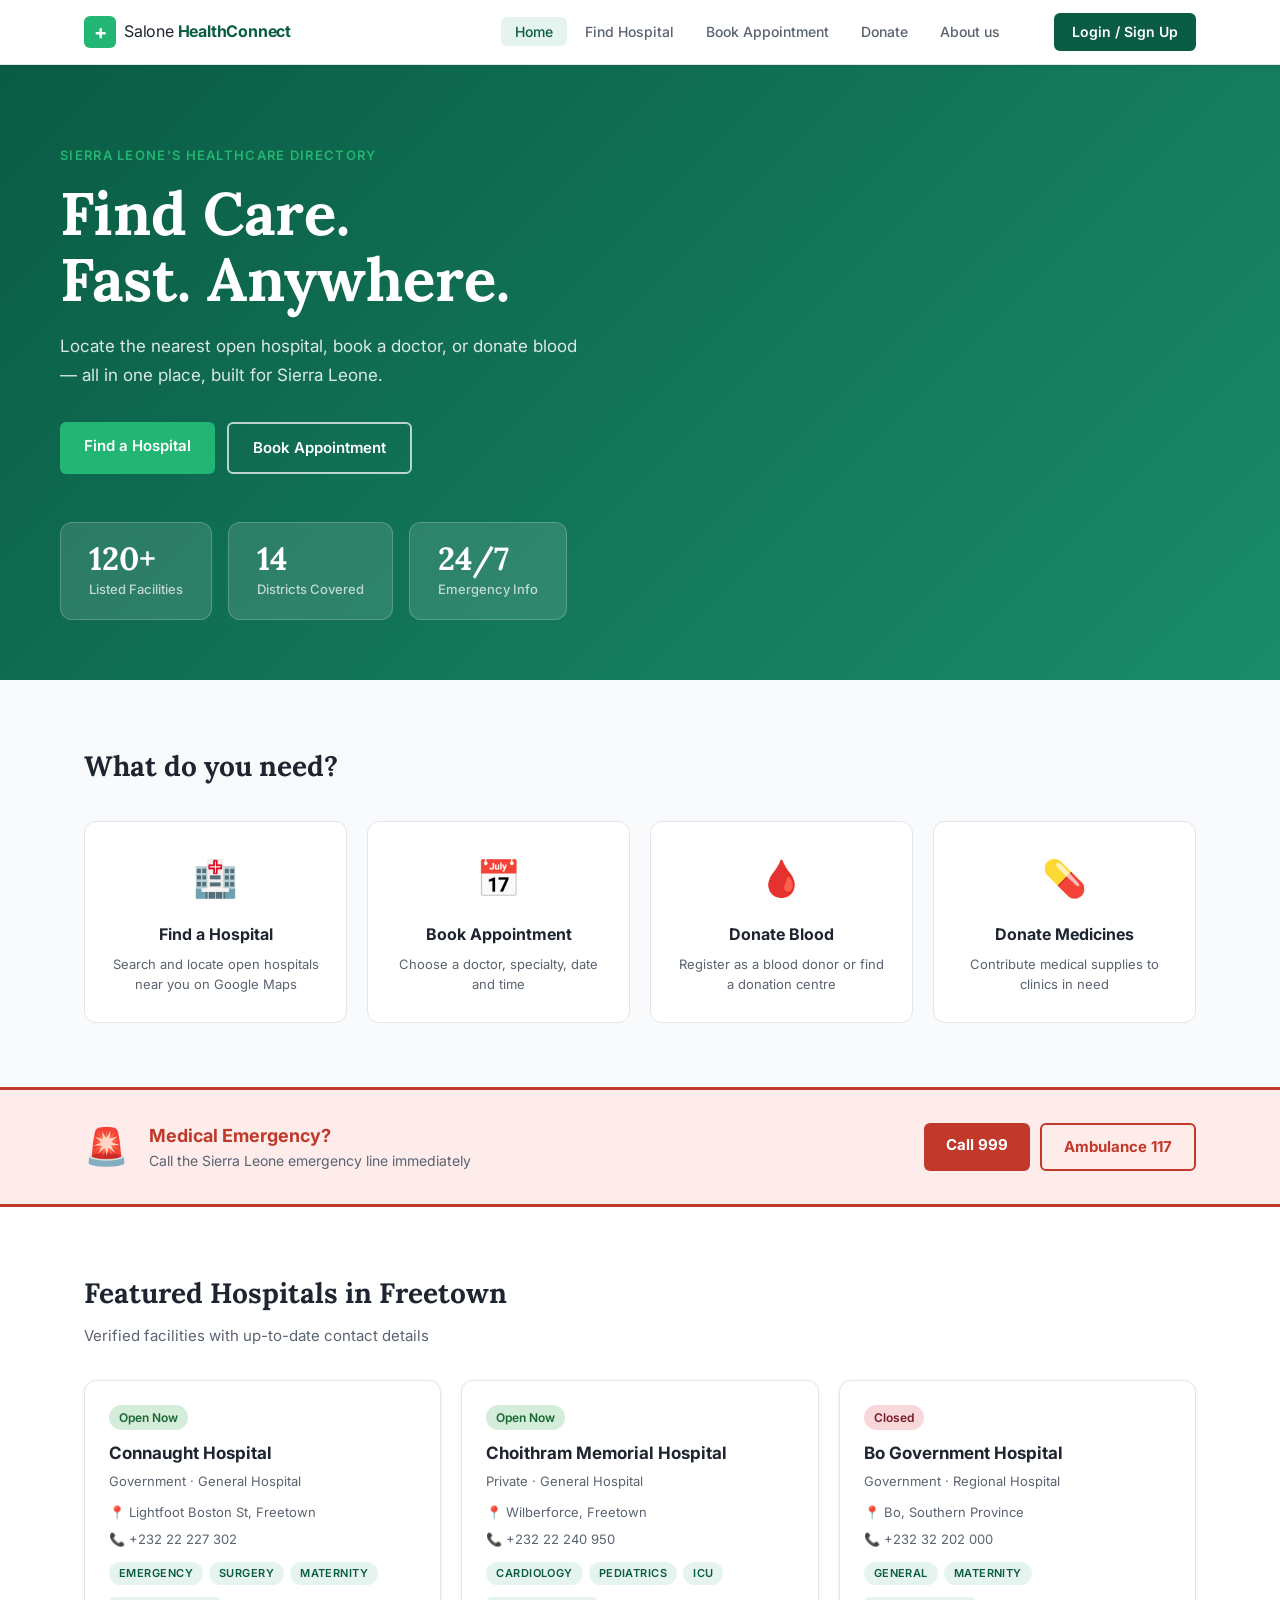
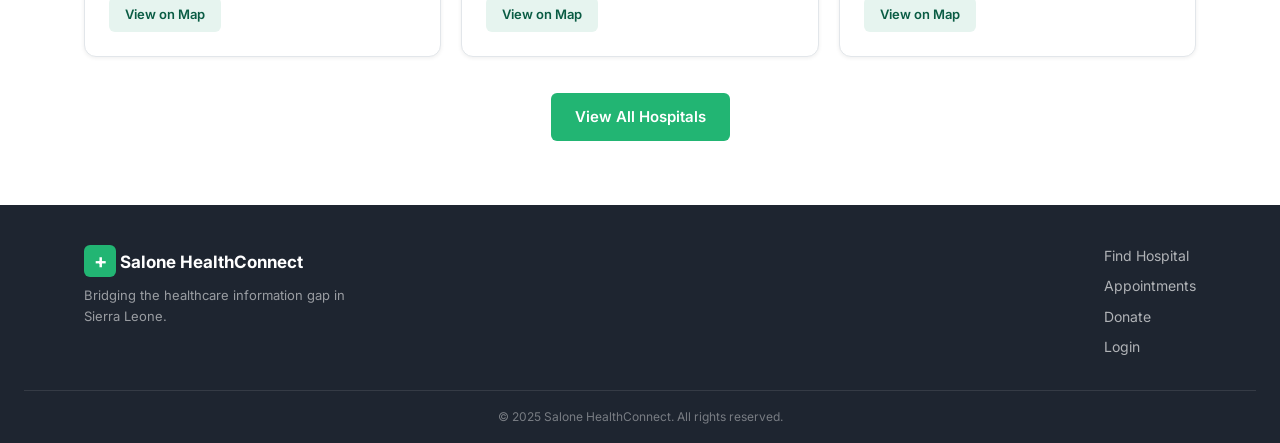
==== index.html @ ebe7e5dc "Add files via upload" ====
<!DOCTYPE html>
<html lang="en">
<head>
  <meta charset="UTF-8" />
  <meta name="viewport" content="width=device-width, initial-scale=1.0"/>
  <title>Salone HealthConnect</title>
  <link rel="stylesheet" href="style.css" />
  <link href="https://fonts.googleapis.com/css2?family=Inter:wght@400;500;600;700&family=Lora:wght@600;700&display=swap" rel="stylesheet"/>
</head>
<body>

  <!-- NAV -->
  <nav class="navbar">
    <div class="nav-inner">
      <a href="index.html" class="brand">
        <span class="brand-cross">+</span>
        <span class="brand-name">Salone <strong>HealthConnect</strong></span>
      </a>
      <ul class="nav-links">
        <li><a href="index.html" class="active">Home</a></li>
        <li><a href="hospitals.html">Find Hospital</a></li>
        <li><a href="appointments.html">Book Appointment</a></li>
        <li><a href="donate.html">Donate</a></li>
        <li><a href="about_us.html">About us</a></li>
      </ul>
      <a href="login.html" class="btn-nav">Login / Sign Up</a>
      <button class="hamburger" id="hamburger">&#9776;</button>
    </div>
    <div class="mobile-menu" id="mobileMenu">
      <a href="index.html">Home</a>
      <a href="hospitals.html">Find Hospital</a>
      <a href="appointments.html">Book Appointment</a>
      <a href="donate.html">Donate</a>
      <a href="about_us.html">About us</a>
    </div>
  </nav>

  <!-- HERO -->
  <section class="hero">
    <div class="hero-content">
      <p class="hero-eyebrow">Sierra Leone's Healthcare Directory</p>
      <h1>Find Care.<br/>Fast. Anywhere.</h1>
      <p class="hero-sub">Locate the nearest open hospital, book a doctor, or donate blood — all in one place, built for Sierra Leone.</p>
      <div class="hero-actions">
        <a href="hospitals.html" class="btn-primary">Find a Hospital</a>
        <a href="appointments.html" class="btn-outline">Book Appointment</a>
      </div>
    </div>
    <div class="hero-stats">
      <div class="stat-card">
        <span class="stat-num">120+</span>
        <span class="stat-label">Listed Facilities</span>
      </div>
      <div class="stat-card">
        <span class="stat-num">14</span>
        <span class="stat-label">Districts Covered</span>
      </div>
      <div class="stat-card">
        <span class="stat-num">24/7</span>
        <span class="stat-label">Emergency Info</span>
      </div>
    </div>
  </section>

  <!-- QUICK ACCESS -->
  <section class="quick-access">
    <div class="container">
      <h2 class="section-title">What do you need?</h2>
      <div class="qa-grid">
        <a href="hospitals.html" class="qa-card">
          <div class="qa-icon">🏥</div>
          <h3>Find a Hospital</h3>
          <p>Search and locate open hospitals near you on Google Maps</p>
        </a>
        <a href="appointments.html" class="qa-card">
          <div class="qa-icon">📅</div>
          <h3>Book Appointment</h3>
          <p>Choose a doctor, specialty, date and time</p>
        </a>
        <a href="donate.html" class="qa-card">
          <div class="qa-icon">🩸</div>
          <h3>Donate Blood</h3>
          <p>Register as a blood donor or find a donation centre</p>
        </a>
        <a href="donate.html#items" class="qa-card">
          <div class="qa-icon">💊</div>
          <h3>Donate Medicines</h3>
          <p>Contribute medical supplies to clinics in need</p>
        </a>
      </div>
    </div>
  </section>

  <!-- EMERGENCY BANNER -->
  <section class="emergency-banner">
    <div class="container">
      <div class="emergency-inner">
        <div class="emergency-icon">🚨</div>
        <div>
          <h3>Medical Emergency?</h3>
          <p>Call the Sierra Leone emergency line immediately</p>
        </div>
        <div class="emergency-numbers">
          <a href="tel:999" class="btn-emergency">Call 999</a>
          <a href="tel:117" class="btn-emergency-outline">Ambulance 117</a>
        </div>
      </div>
    </div>
  </section>

  <!-- FEATURED HOSPITALS -->
  <section class="featured-hospitals">
    <div class="container">
      <h2 class="section-title">Featured Hospitals in Freetown</h2>
      <p class="section-sub">Verified facilities with up-to-date contact details</p>
      <div class="hospital-grid">
        <div class="hospital-card">
          <div class="hospital-status open">Open Now</div>
          <h3>Connaught Hospital</h3>
          <p class="hospital-type">Government · General Hospital</p>
          <p class="hospital-address">📍 Lightfoot Boston St, Freetown</p>
          <p class="hospital-phone">📞 +232 22 227 302</p>
          <div class="hospital-tags">
            <span class="tag">Emergency</span>
            <span class="tag">Surgery</span>
            <span class="tag">Maternity</span>
          </div>
          <a href="hospitals.html" class="btn-small">View on Map</a>
        </div>
        <div class="hospital-card">
          <div class="hospital-status open">Open Now</div>
          <h3>Choithram Memorial Hospital</h3>
          <p class="hospital-type">Private · General Hospital</p>
          <p class="hospital-address">📍 Wilberforce, Freetown</p>
          <p class="hospital-phone">📞 +232 22 240 950</p>
          <div class="hospital-tags">
            <span class="tag">Cardiology</span>
            <span class="tag">Pediatrics</span>
            <span class="tag">ICU</span>
          </div>
          <a href="hospitals.html" class="btn-small">View on Map</a>
        </div>
        <div class="hospital-card">
          <div class="hospital-status closed">Closed</div>
          <h3>Bo Government Hospital</h3>
          <p class="hospital-type">Government · Regional Hospital</p>
          <p class="hospital-address">📍 Bo, Southern Province</p>
          <p class="hospital-phone">📞 +232 32 202 000</p>
          <div class="hospital-tags">
            <span class="tag">General</span>
            <span class="tag">Maternity</span>
          </div>
          <a href="hospitals.html" class="btn-small">View on Map</a>
        </div>
      </div>
      <div class="center-link">
        <a href="hospitals.html" class="btn-primary">View All Hospitals</a>
      </div>
    </div>
  </section>

  <!-- FOOTER -->
  <footer class="footer">
    <div class="container footer-inner">
      <div>
        <p class="brand-name-footer"><span class="brand-cross">+</span> Salone HealthConnect</p>
        <p class="footer-desc">Bridging the healthcare information gap in Sierra Leone.</p>
      </div>
      <div class="footer-links">
        <a href="hospitals.html">Find Hospital</a>
        <a href="appointments.html">Appointments</a>
        <a href="donate.html">Donate</a>
        <a href="login.html">Login</a>
      </div>
    </div>
    <div class="footer-bottom">
      <p>© 2025 Salone HealthConnect. All rights reserved.</p>
    </div>
  </footer>

</body>
</html>
---- style.css ----
/* =============================================
   SALONE HEALTHCONNECT — MAIN STYLESHEET
   ============================================= */

/* --- Reset & Base --- */
*, *::before, *::after {
  box-sizing: border-box;
  margin: 0;
  padding: 0;
}

:root {
  --green-dark:   #0A5C44;
  --green-mid:    #1A8C6A;
  --green-light:  #E6F4EF;
  --green-accent: #22B573;
  --red-emergency:#C0392B;
  --red-light:    #FDECEA;
  --white:        #FFFFFF;
  --off-white:    #F8FAFB;
  --gray-100:     #F1F3F5;
  --gray-200:     #E2E6EA;
  --gray-400:     #9AA3AF;
  --gray-600:     #5A6370;
  --gray-800:     #1E2530;
  --text-main:    #1E2530;
  --text-muted:   #5A6370;
  --border:       #E2E6EA;
  --radius-sm:    6px;
  --radius-md:    12px;
  --radius-lg:    20px;
  --shadow-sm:    0 1px 4px rgba(0,0,0,0.07);
  --shadow-md:    0 4px 16px rgba(0,0,0,0.10);
  --shadow-lg:    0 8px 32px rgba(0,0,0,0.13);
  --font-body:    'Inter', sans-serif;
  --font-display: 'Lora', serif;
}

html { scroll-behavior: smooth; }

body {
  font-family: var(--font-body);
  color: var(--text-main);
  background: var(--white);
  line-height: 1.6;
  font-size: 15px;
}

a { text-decoration: none; color: inherit; }
ul { list-style: none; }
img { max-width: 100%; display: block; }

.container {
  max-width: 1160px;
  margin: 0 auto;
  padding: 0 24px;
}

/* =============================================
   NAVBAR
   ============================================= */
.navbar {
  position: sticky;
  top: 0;
  z-index: 100;
  background: var(--white);
  border-bottom: 1px solid var(--border);
  box-shadow: var(--shadow-sm);
}

.nav-inner {
  max-width: 1160px;
  margin: 0 auto;
  padding: 0 24px;
  height: 64px;
  display: flex;
  align-items: center;
  gap: 32px;
}

.brand {
  display: flex;
  align-items: center;
  gap: 8px;
  flex-shrink: 0;
}

.brand-cross {
  display: inline-flex;
  align-items: center;
  justify-content: center;
  width: 32px;
  height: 32px;
  background: var(--green-accent);
  color: var(--white);
  border-radius: var(--radius-sm);
  font-size: 20px;
  font-weight: 700;
  line-height: 1;
}

.brand-name {
  font-size: 16px;
  color: var(--text-main);
  letter-spacing: -0.2px;
}

.brand-name strong {
  color: var(--green-dark);
}

.nav-links {
  display: flex;
  gap: 4px;
  margin-left: auto;
}

.nav-links a {
  padding: 6px 14px;
  border-radius: var(--radius-sm);
  font-size: 14px;
  font-weight: 500;
  color: var(--text-muted);
  transition: background 0.18s, color 0.18s;
}

.nav-links a:hover,
.nav-links a.active {
  background: var(--green-light);
  color: var(--green-dark);
}

.btn-nav {
  margin-left: 8px;
  padding: 8px 18px;
  background: var(--green-dark);
  color: var(--white);
  border-radius: var(--radius-sm);
  font-size: 14px;
  font-weight: 600;
  white-space: nowrap;
  transition: background 0.18s;
}

.btn-nav:hover {
  background: var(--green-mid);
}

.hamburger {
  display: none;
  background: none;
  border: none;
  font-size: 22px;
  color: var(--text-main);
  cursor: pointer;
  margin-left: auto;
}

.mobile-menu {
  display: none;
  flex-direction: column;
  background: var(--white);
  border-top: 1px solid var(--border);
  padding: 12px 24px 16px;
  gap: 4px;
}

.mobile-menu.open {
  display: flex;
}

.mobile-menu a {
  padding: 10px 12px;
  border-radius: var(--radius-sm);
  font-size: 15px;
  font-weight: 500;
  color: var(--text-main);
  transition: background 0.15s;
}

.mobile-menu a:hover {
  background: var(--green-light);
  color: var(--green-dark);
}

/* =============================================
   BUTTONS
   ============================================= */
.btn-primary {
  display: inline-block;
  padding: 12px 24px;
  background: var(--green-accent);
  color: var(--white);
  border-radius: var(--radius-sm);
  font-size: 15px;
  font-weight: 600;
  border: none;
  cursor: pointer;
  transition: background 0.18s, transform 0.12s;
}

.btn-primary:hover {
  background: var(--green-mid);
  transform: translateY(-1px);
}

.btn-outline {
  display: inline-block;
  padding: 12px 24px;
  background: transparent;
  color: var(--white);
  border: 2px solid rgba(255,255,255,0.7);
  border-radius: var(--radius-sm);
  font-size: 15px;
  font-weight: 600;
  cursor: pointer;
  transition: background 0.18s, border-color 0.18s;
}

.btn-outline:hover {
  background: rgba(255,255,255,0.12);
  border-color: var(--white);
}

.btn-small {
  display: inline-block;
  padding: 7px 16px;
  background: var(--green-light);
  color: var(--green-dark);
  border: none;
  border-radius: var(--radius-sm);
  font-size: 13px;
  font-weight: 600;
  cursor: pointer;
  transition: background 0.15s;
}

.btn-small:hover {
  background: var(--green-accent);
  color: var(--white);
}

.btn-emergency {
  display: inline-block;
  padding: 10px 22px;
  background: var(--red-emergency);
  color: var(--white);
  border-radius: var(--radius-sm);
  font-weight: 700;
  font-size: 15px;
  transition: background 0.15s;
}

.btn-emergency:hover { background: #a93226; }

.btn-emergency-outline {
  display: inline-block;
  padding: 10px 22px;
  background: transparent;
  color: var(--red-emergency);
  border: 2px solid var(--red-emergency);
  border-radius: var(--radius-sm);
  font-weight: 700;
  font-size: 15px;
  transition: background 0.15s, color 0.15s;
}

.btn-emergency-outline:hover {
  background: var(--red-emergency);
  color: var(--white);
}

/* =============================================
   SECTION COMMON
   ============================================= */
.section-title {
  font-family: var(--font-display);
  font-size: 28px;
  font-weight: 700;
  color: var(--text-main);
  margin-bottom: 8px;
}

.section-sub {
  color: var(--text-muted);
  margin-bottom: 32px;
  font-size: 15px;
}

.center-link {
  text-align: center;
  margin-top: 36px;
}

/* =============================================
   HERO
   ============================================= */
.hero {
  background: linear-gradient(135deg, var(--green-dark) 0%, var(--green-mid) 100%);
  color: var(--white);
  padding: 80px 24px 60px;
}

.hero-content {
  max-width: 1160px;
  margin: 0 auto 48px;
}

.hero-eyebrow {
  font-size: 13px;
  font-weight: 600;
  text-transform: uppercase;
  letter-spacing: 0.1em;
  color: var(--green-accent);
  margin-bottom: 14px;
}

.hero-content h1 {
  font-family: var(--font-display);
  font-size: clamp(36px, 6vw, 60px);
  font-weight: 700;
  line-height: 1.1;
  margin-bottom: 20px;
}

.hero-sub {
  font-size: 17px;
  color: rgba(255,255,255,0.85);
  max-width: 520px;
  margin-bottom: 32px;
  line-height: 1.7;
}

.hero-actions {
  display: flex;
  gap: 12px;
  flex-wrap: wrap;
}

.hero-stats {
  max-width: 1160px;
  margin: 0 auto;
  display: flex;
  gap: 16px;
  flex-wrap: wrap;
}

.stat-card {
  background: rgba(255,255,255,0.12);
  border: 1px solid rgba(255,255,255,0.2);
  border-radius: var(--radius-md);
  padding: 20px 28px;
  display: flex;
  flex-direction: column;
  gap: 4px;
  min-width: 140px;
}

.stat-num {
  font-size: 32px;
  font-weight: 700;
  font-family: var(--font-display);
  color: var(--white);
  line-height: 1;
}

.stat-label {
  font-size: 13px;
  color: rgba(255,255,255,0.7);
  font-weight: 500;
}

/* =============================================
   QUICK ACCESS
   ============================================= */
.quick-access {
  background: var(--off-white);
  padding: 64px 24px;
}

.qa-grid {
  display: grid;
  grid-template-columns: repeat(auto-fit, minmax(220px, 1fr));
  gap: 20px;
  margin-top: 32px;
}

.qa-card {
  background: var(--white);
  border: 1px solid var(--border);
  border-radius: var(--radius-md);
  padding: 28px 24px;
  text-align: center;
  transition: box-shadow 0.2s, transform 0.2s, border-color 0.2s;
  display: block;
}

.qa-card:hover {
  box-shadow: var(--shadow-md);
  transform: translateY(-3px);
  border-color: var(--green-accent);
}

.qa-icon {
  font-size: 36px;
  margin-bottom: 14px;
}

.qa-card h3 {
  font-size: 16px;
  font-weight: 700;
  color: var(--text-main);
  margin-bottom: 8px;
}

.qa-card p {
  font-size: 13px;
  color: var(--text-muted);
  line-height: 1.5;
}

/* =============================================
   EMERGENCY BANNER
   ============================================= */
.emergency-banner {
  background: var(--red-light);
  border-top: 3px solid var(--red-emergency);
  border-bottom: 3px solid var(--red-emergency);
  padding: 28px 24px;
}

.emergency-inner {
  display: flex;
  align-items: center;
  gap: 20px;
  flex-wrap: wrap;
}

.emergency-icon {
  font-size: 36px;
  flex-shrink: 0;
}

.emergency-inner h3 {
  font-size: 18px;
  font-weight: 700;
  color: var(--red-emergency);
}

.emergency-inner p {
  font-size: 14px;
  color: var(--text-muted);
}

.emergency-numbers {
  display: flex;
  gap: 10px;
  flex-wrap: wrap;
  margin-left: auto;
}

/* =============================================
   FEATURED HOSPITALS (home)
   ============================================= */
.featured-hospitals {
  padding: 64px 24px;
  background: var(--white);
}

.hospital-grid {
  display: grid;
  grid-template-columns: repeat(auto-fit, minmax(280px, 1fr));
  gap: 20px;
  margin-top: 8px;
}

.hospital-card {
  background: var(--white);
  border: 1px solid var(--border);
  border-radius: var(--radius-md);
  padding: 24px;
  box-shadow: var(--shadow-sm);
  transition: box-shadow 0.2s, transform 0.2s;
  position: relative;
}

.hospital-card:hover {
  box-shadow: var(--shadow-md);
  transform: translateY(-2px);
}

.hospital-status {
  display: inline-block;
  padding: 3px 10px;
  border-radius: 20px;
  font-size: 12px;
  font-weight: 600;
  margin-bottom: 10px;
}

.hospital-status.open {
  background: #D4EDDA;
  color: #1A6632;
}

.hospital-status.closed {
  background: #F8D7DA;
  color: #721C24;
}

.hospital-card h3 {
  font-size: 17px;
  font-weight: 700;
  color: var(--text-main);
  margin-bottom: 4px;
}

.hospital-type {
  font-size: 13px;
  color: var(--text-muted);
  margin-bottom: 10px;
}

.hospital-address,
.hospital-phone {
  font-size: 13px;
  color: var(--gray-600);
  margin-bottom: 6px;
}

.hospital-tags {
  display: flex;
  gap: 6px;
  flex-wrap: wrap;
  margin: 12px 0;
}

.tag {
  display: inline-block;
  padding: 3px 10px;
  background: var(--green-light);
  color: var(--green-dark);
  border-radius: 20px;
  font-size: 11px;
  font-weight: 600;
  text-transform: uppercase;
  letter-spacing: 0.04em;
}

/* =============================================
   PAGE HEADER (inner pages)
   ============================================= */
.page-header {
  background: linear-gradient(135deg, var(--green-dark) 0%, var(--green-mid) 100%);
  color: var(--white);
  padding: 48px 24px;
}

.page-header h1 {
  font-family: var(--font-display);
  font-size: 36px;
  font-weight: 700;
  margin-bottom: 8px;
}

.page-header p {
  font-size: 16px;
  color: rgba(255,255,255,0.8);
}

/* =============================================
   HOSPITAL SEARCH (hospitals.html)
   ============================================= */
.hospital-search-section {
  padding: 40px 24px 64px;
  background: var(--off-white);
}

.search-bar {
  display: flex;
  gap: 10px;
  flex-wrap: wrap;
  background: var(--white);
  border: 1px solid var(--border);
  border-radius: var(--radius-md);
  padding: 16px;
  box-shadow: var(--shadow-sm);
  margin-bottom: 28px;
}

.search-bar input,
.search-bar select {
  flex: 1;
  min-width: 160px;
  padding: 10px 14px;
  border: 1px solid var(--border);
  border-radius: var(--radius-sm);
  font-size: 14px;
  color: var(--text-main);
  background: var(--white);
  outline: none;
  transition: border-color 0.15s;
}

.search-bar input:focus,
.search-bar select:focus {
  border-color: var(--green-accent);
}

/* Map + List Layout */
.map-list-layout {
  display: grid;
  grid-template-columns: 360px 1fr;
  gap: 20px;
  align-items: start;
}

.hospital-list-panel {
  background: var(--white);
  border: 1px solid var(--border);
  border-radius: var(--radius-md);
  overflow-y: auto;
  max-height: 680px;
  padding: 16px;
  box-shadow: var(--shadow-sm);
}

.results-count {
  font-size: 13px;
  color: var(--text-muted);
  margin-bottom: 12px;
  padding-bottom: 10px;
  border-bottom: 1px solid var(--border);
}

.hosp-item {
  padding: 14px;
  border: 1px solid var(--border);
  border-radius: var(--radius-sm);
  margin-bottom: 10px;
  cursor: pointer;
  transition: border-color 0.15s, box-shadow 0.15s, background 0.15s;
}

.hosp-item:hover {
  border-color: var(--green-accent);
  box-shadow: 0 2px 8px rgba(34,181,115,0.12);
}

.hosp-item.active-item {
  border-color: var(--green-accent);
  background: var(--green-light);
}

.hosp-item-top {
  display: flex;
  align-items: center;
  justify-content: space-between;
  gap: 8px;
  margin-bottom: 4px;
}

.hosp-item h4 {
  font-size: 14px;
  font-weight: 700;
  color: var(--text-main);
}

.status-badge {
  display: inline-block;
  padding: 2px 9px;
  border-radius: 20px;
  font-size: 11px;
  font-weight: 600;
  flex-shrink: 0;
}

.status-badge.open  { background: #D4EDDA; color: #1A6632; }
.status-badge.closed { background: #F8D7DA; color: #721C24; }

.hosp-type  { font-size: 12px; color: var(--text-muted); margin-bottom: 4px; }
.hosp-addr  { font-size: 12px; color: var(--gray-600); margin-bottom: 3px; }
.hosp-phone { font-size: 12px; color: var(--gray-600); margin-bottom: 8px; }

.hosp-tags {
  display: flex;
  gap: 5px;
  flex-wrap: wrap;
  margin-bottom: 10px;
}

.map-btn { width: 100%; text-align: center; }

/* Google Map Panel */
.map-panel {
  border-radius: var(--radius-md);
  overflow: hidden;
  border: 1px solid var(--border);
  box-shadow: var(--shadow-sm);
  background: var(--white);
}

.map-label {
  padding: 12px 16px;
  font-size: 13px;
  font-weight: 600;
  color: var(--text-main);
  border-bottom: 1px solid var(--border);
  background: var(--gray-100);
}

.google-map-frame {
  width: 100%;
  height: 580px;
  border: none;
  display: block;
}

.map-note {
  padding: 10px 16px;
  font-size: 12px;
  color: var(--text-muted);
  background: #FFFBEA;
  border-top: 1px solid var(--border);
}

.map-note code {
  background: var(--gray-100);
  padding: 1px 5px;
  border-radius: 3px;
  font-size: 11px;
  color: #D35400;
}

/* =============================================
   APPOINTMENTS (appointments.html)
   ============================================= */
.appointments-section {
  padding: 40px 24px 64px;
  background: var(--off-white);
}

.appt-filters {
  display: flex;
  gap: 10px;
  flex-wrap: wrap;
  background: var(--white);
  border: 1px solid var(--border);
  border-radius: var(--radius-md);
  padding: 16px;
  margin-bottom: 32px;
  box-shadow: var(--shadow-sm);
}

.appt-filters select,
.appt-filters input[type="date"] {
  flex: 1;
  min-width: 160px;
  padding: 10px 14px;
  border: 1px solid var(--border);
  border-radius: var(--radius-sm);
  font-size: 14px;
  color: var(--text-main);
  background: var(--white);
  outline: none;
  transition: border-color 0.15s;
}

.appt-filters select:focus,
.appt-filters input[type="date"]:focus {
  border-color: var(--green-accent);
}

/* Doctor Cards */
.doctors-grid {
  display: grid;
  grid-template-columns: repeat(auto-fill, minmax(320px, 1fr));
  gap: 24px;
}

.doctor-card {
  background: var(--white);
  border: 1px solid var(--border);
  border-radius: var(--radius-md);
  padding: 24px;
  box-shadow: var(--shadow-sm);
  display: flex;
  gap: 18px;
  align-items: flex-start;
  transition: box-shadow 0.2s, transform 0.2s;
}

.doctor-card:hover {
  box-shadow: var(--shadow-md);
  transform: translateY(-2px);
}

.doctor-avatar {
  width: 56px;
  height: 56px;
  border-radius: 50%;
  background: var(--green-mid);
  color: var(--white);
  display: flex;
  align-items: center;
  justify-content: center;
  font-size: 18px;
  font-weight: 700;
  flex-shrink: 0;
}

.doctor-info { flex: 1; min-width: 0; }

.doctor-info h3 {
  font-size: 16px;
  font-weight: 700;
  color: var(--text-main);
  margin-bottom: 6px;
}

.specialty-badge {
  display: inline-block;
  padding: 3px 10px;
  background: var(--green-light);
  color: var(--green-dark);
  border-radius: 20px;
  font-size: 11px;
  font-weight: 700;
  text-transform: uppercase;
  letter-spacing: 0.04em;
  margin-bottom: 8px;
}

.specialty-cardio  { background: #EAF2FF; color: #1A4E8A; }
.specialty-peds    { background: #FFF4E5; color: #8A4A00; }
.specialty-surgery { background: #F9E5E5; color: #8A1A1A; }
.specialty-obgyn   { background: #F5E5F9; color: #6A1A8A; }
.specialty-dent    { background: #E5F9F6; color: #0D6E60; }

.doctor-hospital {
  font-size: 13px;
  color: var(--text-muted);
  margin-bottom: 8px;
}

.doctor-bio {
  font-size: 13px;
  color: var(--gray-600);
  line-height: 1.55;
  margin-bottom: 14px;
}

.doctor-schedule { margin-bottom: 14px; }

.schedule-title {
  font-size: 12px;
  color: var(--text-muted);
  margin-bottom: 8px;
}

.time-slots {
  display: flex;
  flex-wrap: wrap;
  gap: 6px;
}

.time-slot {
  padding: 5px 11px;
  border-radius: var(--radius-sm);
  font-size: 12px;
  font-weight: 500;
  cursor: pointer;
  border: 1px solid transparent;
  transition: all 0.15s;
}

.time-slot.available {
  background: var(--green-light);
  color: var(--green-dark);
  border-color: #B8DDD0;
}

.time-slot.available:hover,
.time-slot.selected {
  background: var(--green-accent);
  color: var(--white);
  border-color: var(--green-accent);
}

.time-slot.booked {
  background: var(--gray-100);
  color: var(--gray-400);
  cursor: not-allowed;
  text-decoration: line-through;
}

.btn-book {
  width: 100%;
  text-align: center;
  margin-top: 4px;
}

/* =============================================
   BOOKING MODAL
   ============================================= */
.modal-overlay {
  display: none;
  position: fixed;
  inset: 0;
  background: rgba(0,0,0,0.45);
  z-index: 200;
  align-items: center;
  justify-content: center;
  padding: 20px;
}

.modal-overlay.show {
  display: flex;
}

.modal {
  background: var(--white);
  border-radius: var(--radius-lg);
  padding: 36px 32px;
  max-width: 480px;
  width: 100%;
  box-shadow: var(--shadow-lg);
  position: relative;
}

.modal-close {
  position: absolute;
  top: 16px;
  right: 18px;
  background: none;
  border: none;
  font-size: 20px;
  color: var(--text-muted);
  cursor: pointer;
  line-height: 1;
}

.modal-close:hover { color: var(--text-main); }

.modal h2 {
  font-family: var(--font-display);
  font-size: 22px;
  font-weight: 700;
  margin-bottom: 6px;
}

.modal-sub {
  font-size: 14px;
  color: var(--text-muted);
  margin-bottom: 24px;
}

.modal-form {
  display: flex;
  flex-direction: column;
  gap: 12px;
}

.modal-form label {
  font-size: 13px;
  font-weight: 600;
  color: var(--text-main);
  margin-bottom: -6px;
}

.modal-form input,
.modal-form textarea {
  padding: 11px 14px;
  border: 1px solid var(--border);
  border-radius: var(--radius-sm);
  font-size: 14px;
  font-family: var(--font-body);
  color: var(--text-main);
  outline: none;
  transition: border-color 0.15s;
  background: var(--white);
}

.modal-form input:focus,
.modal-form textarea:focus {
  border-color: var(--green-accent);
}

.modal-form textarea {
  min-height: 80px;
  resize: vertical;
}

/* =============================================
   DONATE PAGE
   ============================================= */
.donate-section {
  padding: 56px 24px;
  background: var(--off-white);
}

.donate-intro {
  max-width: 640px;
  margin-bottom: 40px;
}

.donate-intro h2 {
  font-family: var(--font-display);
  font-size: 28px;
  font-weight: 700;
  margin-bottom: 10px;
}

.donate-intro p {
  font-size: 15px;
  color: var(--text-muted);
  line-height: 1.7;
}

.donate-tabs {
  display: flex;
  gap: 8px;
  flex-wrap: wrap;
  margin-bottom: 32px;
}

.tab-btn {
  padding: 10px 22px;
  background: var(--white);
  border: 1px solid var(--border);
  border-radius: var(--radius-sm);
  font-size: 14px;
  font-weight: 600;
  color: var(--text-muted);
  cursor: pointer;
  transition: all 0.15s;
}

.tab-btn.active,
.tab-btn:hover {
  background: var(--green-dark);
  color: var(--white);
  border-color: var(--green-dark);
}

.donate-grid {
  display: grid;
  grid-template-columns: repeat(auto-fill, minmax(280px, 1fr));
  gap: 20px;
}

.donate-card {
  background: var(--white);
  border: 1px solid var(--border);
  border-radius: var(--radius-md);
  padding: 28px 24px;
  box-shadow: var(--shadow-sm);
  transition: box-shadow 0.2s, transform 0.2s;
}

.donate-card:hover {
  box-shadow: var(--shadow-md);
  transform: translateY(-2px);
}

.donate-card-icon {
  font-size: 36px;
  margin-bottom: 14px;
}

.donate-card h3 {
  font-size: 17px;
  font-weight: 700;
  margin-bottom: 8px;
}

.donate-card p {
  font-size: 14px;
  color: var(--text-muted);
  line-height: 1.6;
  margin-bottom: 18px;
}

.urgency-badge {
  display: inline-block;
  padding: 3px 10px;
  background: #FFF4E5;
  color: #8A4A00;
  border-radius: 20px;
  font-size: 11px;
  font-weight: 700;
  text-transform: uppercase;
  letter-spacing: 0.05em;
  margin-bottom: 10px;
}

.urgency-badge.urgent {
  background: var(--red-light);
  color: var(--red-emergency);
}

/* Blood type selector */
.blood-types {
  display: flex;
  gap: 8px;
  flex-wrap: wrap;
  margin: 12px 0;
}

.blood-type-btn {
  padding: 6px 14px;
  border: 2px solid var(--border);
  border-radius: var(--radius-sm);
  background: var(--white);
  font-size: 14px;
  font-weight: 700;
  color: var(--text-muted);
  cursor: pointer;
  transition: all 0.15s;
}

.blood-type-btn:hover,
.blood-type-btn.active {
  border-color: var(--red-emergency);
  color: var(--red-emergency);
  background: var(--red-light);
}

/* Donation Form */
.donate-form-section {
  background: var(--white);
  padding: 56px 24px;
}

.donate-form-wrap {
  max-width: 600px;
  margin: 0 auto;
}

.donate-form-wrap h2 {
  font-family: var(--font-display);
  font-size: 26px;
  font-weight: 700;
  margin-bottom: 6px;
}

.donate-form-wrap p {
  color: var(--text-muted);
  margin-bottom: 28px;
}

.form-grid {
  display: grid;
  grid-template-columns: 1fr 1fr;
  gap: 14px;
  margin-bottom: 14px;
}

.form-field {
  display: flex;
  flex-direction: column;
  gap: 5px;
}

.form-field.full { grid-column: 1 / -1; }

.form-field label {
  font-size: 13px;
  font-weight: 600;
  color: var(--text-main);
}

.form-field input,
.form-field select,
.form-field textarea {
  padding: 11px 14px;
  border: 1px solid var(--border);
  border-radius: var(--radius-sm);
  font-size: 14px;
  font-family: var(--font-body);
  color: var(--text-main);
  background: var(--white);
  outline: none;
  transition: border-color 0.15s;
}

.form-field input:focus,
.form-field select:focus,
.form-field textarea:focus {
  border-color: var(--green-accent);
}

/* =============================================
   LOGIN PAGE
   ============================================= */
.login-page {
  min-height: calc(100vh - 64px);
  background: var(--off-white);
  display: flex;
  align-items: center;
  justify-content: center;
  padding: 40px 24px;
}

.login-box {
  background: var(--white);
  border: 1px solid var(--border);
  border-radius: var(--radius-lg);
  padding: 40px 36px;
  width: 100%;
  max-width: 440px;
  box-shadow: var(--shadow-md);
}

.login-logo {
  display: flex;
  align-items: center;
  gap: 10px;
  justify-content: center;
  margin-bottom: 24px;
}

.login-box h2 {
  font-family: var(--font-display);
  font-size: 24px;
  font-weight: 700;
  text-align: center;
  margin-bottom: 4px;
}

.login-sub {
  text-align: center;
  font-size: 14px;
  color: var(--text-muted);
  margin-bottom: 28px;
}

.login-tabs {
  display: flex;
  border: 1px solid var(--border);
  border-radius: var(--radius-sm);
  overflow: hidden;
  margin-bottom: 24px;
}

.login-tab {
  flex: 1;
  padding: 10px;
  background: var(--white);
  border: none;
  font-size: 14px;
  font-weight: 600;
  color: var(--text-muted);
  cursor: pointer;
  transition: all 0.15s;
}

.login-tab.active {
  background: var(--green-dark);
  color: var(--white);
}

.login-form {
  display: flex;
  flex-direction: column;
  gap: 14px;
}

.login-form label {
  display: block;
  font-size: 13px;
  font-weight: 600;
  margin-bottom: 5px;
  color: var(--text-main);
}

.login-form input {
  width: 100%;
  padding: 11px 14px;
  border: 1px solid var(--border);
  border-radius: var(--radius-sm);
  font-size: 14px;
  font-family: var(--font-body);
  color: var(--text-main);
  background: var(--white);
  outline: none;
  transition: border-color 0.15s;
}

.login-form input:focus {
  border-color: var(--green-accent);
}

.login-form .btn-primary {
  width: 100%;
  margin-top: 6px;
  text-align: center;
  padding: 13px;
  font-size: 15px;
}

.login-divider {
  text-align: center;
  font-size: 13px;
  color: var(--text-muted);
  margin-top: 16px;
}

.login-divider a {
  color: var(--green-mid);
  font-weight: 600;
}

.forgot-link {
  text-align: right;
  font-size: 13px;
  color: var(--green-mid);
  font-weight: 500;
  margin-top: -8px;
  display: block;
}

/* =============================================
   FOOTER
   ============================================= */
.footer {
  background: var(--gray-800);
  color: rgba(255,255,255,0.85);
  padding: 40px 24px 0;
}

.footer-inner {
  display: flex;
  justify-content: space-between;
  align-items: flex-start;
  flex-wrap: wrap;
  gap: 24px;
  padding-bottom: 32px;
}

.brand-name-footer {
  font-size: 17px;
  font-weight: 700;
  color: var(--white);
  margin-bottom: 8px;
}

.footer-desc {
  font-size: 13px;
  color: rgba(255,255,255,0.55);
  max-width: 280px;
  line-height: 1.6;
}

.footer-links {
  display: flex;
  flex-direction: column;
  gap: 8px;
}

.footer-links a {
  font-size: 14px;
  color: rgba(255,255,255,0.65);
  transition: color 0.15s;
}

.footer-links a:hover {
  color: var(--white);
}

.footer-bottom {
  border-top: 1px solid rgba(255,255,255,0.1);
  padding: 16px 0;
  text-align: center;
  font-size: 12px;
  color: rgba(255,255,255,0.4);
}

/* =============================================
   RESPONSIVE
   ============================================= */
@media (max-width: 900px) {
  .map-list-layout {
    grid-template-columns: 1fr;
  }
  .google-map-frame {
    height: 360px;
  }
  .hospital-list-panel {
    max-height: 400px;
  }
}

@media (max-width: 768px) {
  .nav-links,
  .btn-nav {
    display: none;
  }
  .hamburger {
    display: block;
  }
  .hero {
    padding: 56px 20px 40px;
  }
  .hero-content h1 {
    font-size: 36px;
  }
  .hero-stats {
    gap: 10px;
  }
  .stat-card {
    min-width: 110px;
    padding: 14px 18px;
  }
  .emergency-inner {
    flex-direction: column;
    align-items: flex-start;
  }
  .emergency-numbers {
    margin-left: 0;
  }
  .doctors-grid {
    grid-template-columns: 1fr;
  }
  .doctor-card {
    flex-direction: column;
    align-items: flex-start;
  }
  .form-grid {
    grid-template-columns: 1fr;
  }
  .login-box {
    padding: 28px 20px;
  }
  .modal {
    padding: 28px 20px;
  }
}

@media (max-width: 480px) {
  .section-title { font-size: 22px; }
  .qa-grid { grid-template-columns: 1fr 1fr; }
  .hospital-grid { grid-template-columns: 1fr; }
  .donate-grid { grid-template-columns: 1fr; }
  .hero-actions { flex-direction: column; }
  .hero-actions .btn-primary,
  .hero-actions .btn-outline { text-align: center; }
}
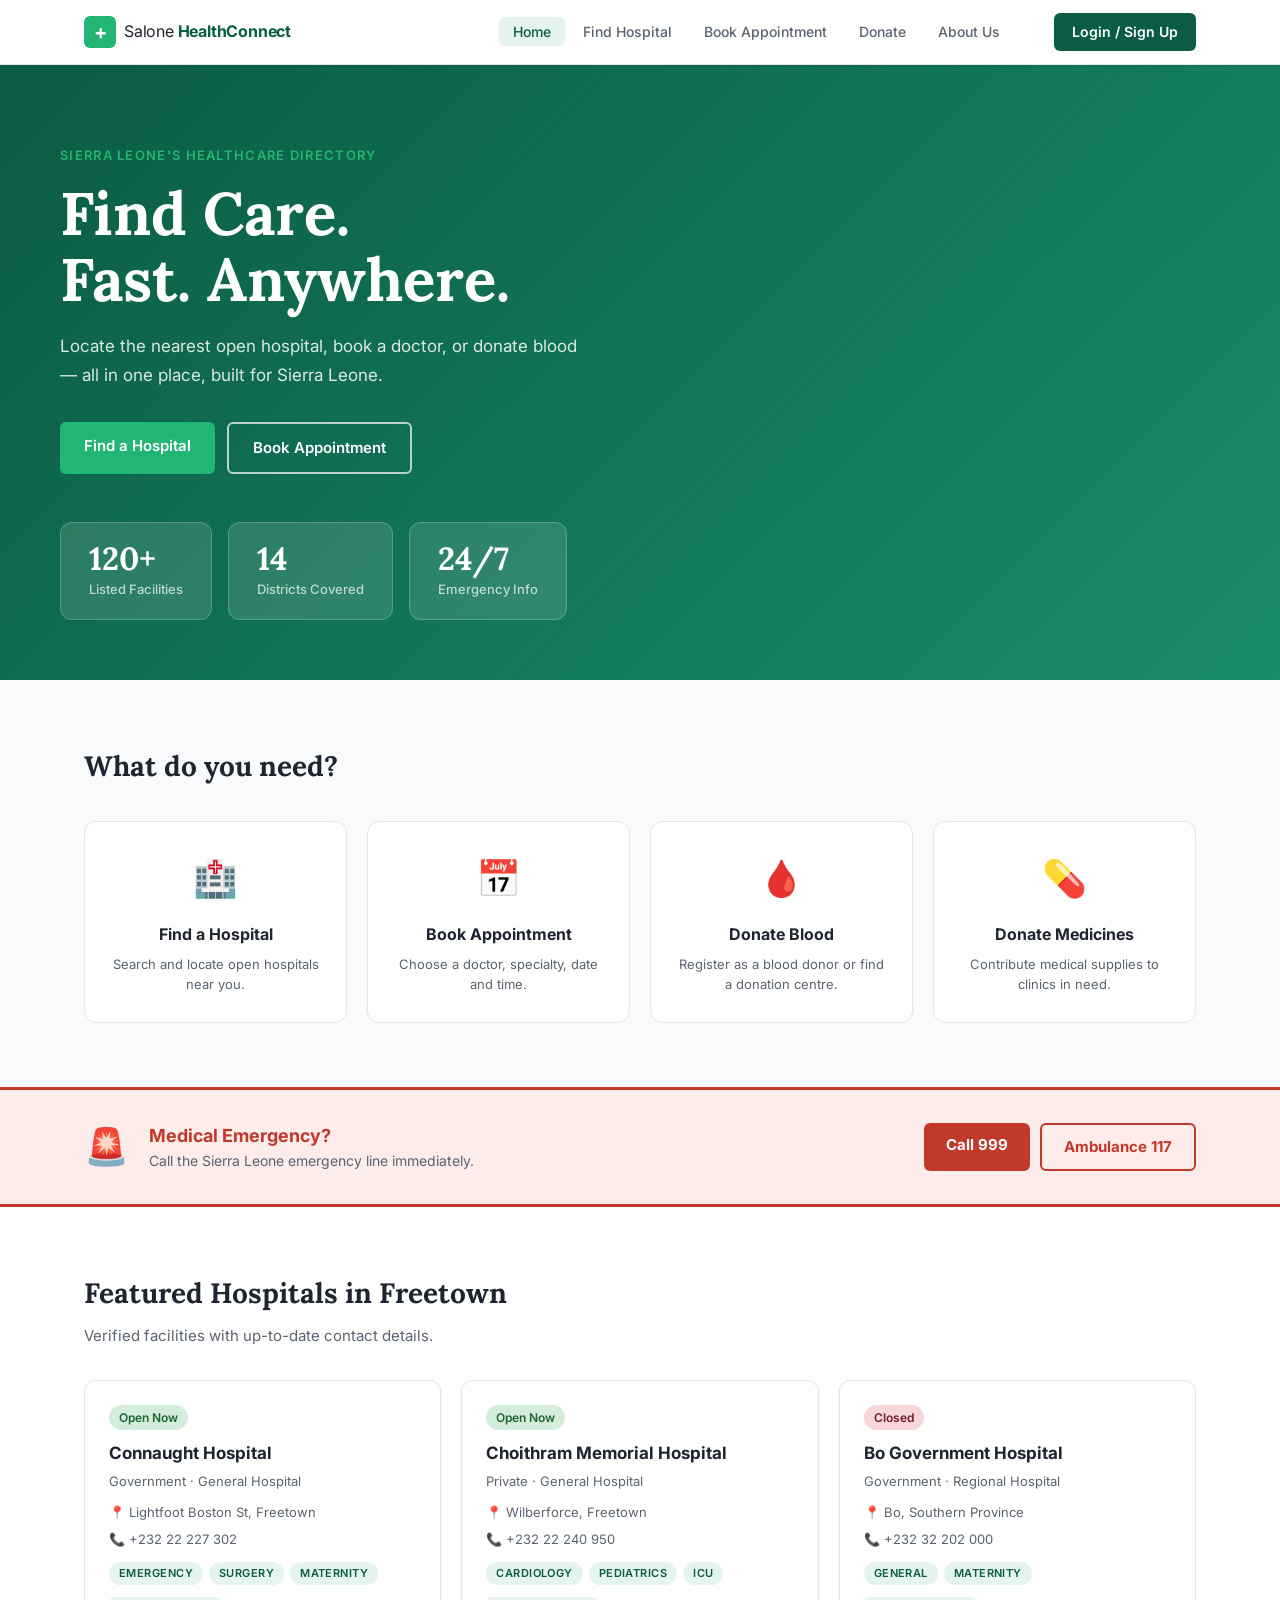
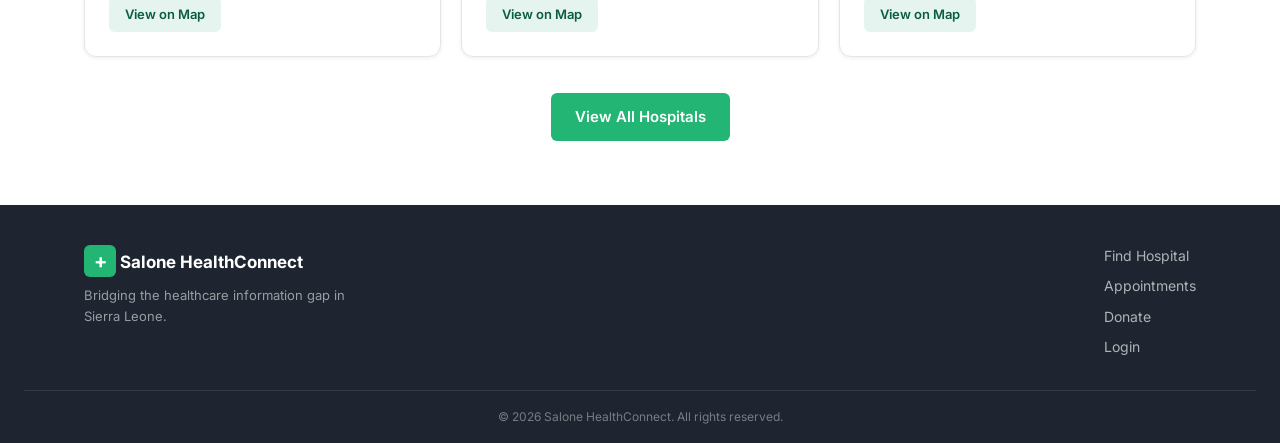
==== commit 8bcdfa3f: "after review, correct some mistake" ====
--- a/index.html
+++ b/index.html
@@ -1,60 +1,87 @@
 <!DOCTYPE html>
 <html lang="en">
 <head>
-  <meta charset="UTF-8" />
-  <meta name="viewport" content="width=device-width, initial-scale=1.0"/>
+  <meta charset="UTF-8">
+  <meta name="viewport" content="width=device-width, initial-scale=1.0">
   <title>Salone HealthConnect</title>
-  <link rel="stylesheet" href="style.css" />
-  <link href="https://fonts.googleapis.com/css2?family=Inter:wght@400;500;600;700&family=Lora:wght@600;700&display=swap" rel="stylesheet"/>
+
+  <meta name="description"
+        content="Salone HealthConnect helps people across Sierra Leone find hospitals, book appointments, and donate blood.">
+
+  <link rel="stylesheet" href="style.css">
+
+  <link href="https://fonts.googleapis.com/css2?family=Inter:wght@400;500;600;700&family=Lora:wght@600;700&display=swap" rel="stylesheet">
 </head>
 <body>
 
-  <!-- NAV -->
+  <!-- NAVIGATION -->
   <nav class="navbar">
     <div class="nav-inner">
       <a href="index.html" class="brand">
         <span class="brand-cross">+</span>
         <span class="brand-name">Salone <strong>HealthConnect</strong></span>
       </a>
+
       <ul class="nav-links">
         <li><a href="index.html" class="active">Home</a></li>
         <li><a href="hospitals.html">Find Hospital</a></li>
         <li><a href="appointments.html">Book Appointment</a></li>
         <li><a href="donate.html">Donate</a></li>
-        <li><a href="about_us.html">About us</a></li>
+        <li><a href="about_us.html">About Us</a></li>
       </ul>
+
       <a href="login.html" class="btn-nav">Login / Sign Up</a>
-      <button class="hamburger" id="hamburger">&#9776;</button>
-    </div>
+
+      <button class="hamburger" id="hamburger">
+        &#9776;
+      </button>
+    </div>
+
     <div class="mobile-menu" id="mobileMenu">
       <a href="index.html">Home</a>
       <a href="hospitals.html">Find Hospital</a>
       <a href="appointments.html">Book Appointment</a>
       <a href="donate.html">Donate</a>
-      <a href="about_us.html">About us</a>
+      <a href="about_us.html">About Us</a>
     </div>
   </nav>
 
   <!-- HERO -->
   <section class="hero">
     <div class="hero-content">
-      <p class="hero-eyebrow">Sierra Leone's Healthcare Directory</p>
-      <h1>Find Care.<br/>Fast. Anywhere.</h1>
-      <p class="hero-sub">Locate the nearest open hospital, book a doctor, or donate blood — all in one place, built for Sierra Leone.</p>
+      <p class="hero-eyebrow">
+        Sierra Leone's Healthcare Directory
+      </p>
+
+      <h1>
+        Find Care.<br>
+        Fast. Anywhere.
+      </h1>
+
+      <p class="hero-sub">
+        Locate the nearest open hospital, book a doctor, or donate blood — all in one place, built for Sierra Leone.
+      </p>
+
       <div class="hero-actions">
         <a href="hospitals.html" class="btn-primary">Find a Hospital</a>
-        <a href="appointments.html" class="btn-outline">Book Appointment</a>
-      </div>
-    </div>
+
+        <a href="appointments.html" class="btn-outline">
+          Book Appointment
+        </a>
+      </div>
+    </div>
+
     <div class="hero-stats">
       <div class="stat-card">
         <span class="stat-num">120+</span>
         <span class="stat-label">Listed Facilities</span>
       </div>
+
       <div class="stat-card">
         <span class="stat-num">14</span>
         <span class="stat-label">Districts Covered</span>
       </div>
+
       <div class="stat-card">
         <span class="stat-num">24/7</span>
         <span class="stat-label">Emergency Info</span>
@@ -65,45 +92,67 @@
   <!-- QUICK ACCESS -->
   <section class="quick-access">
     <div class="container">
-      <h2 class="section-title">What do you need?</h2>
+
+      <h2 class="section-title">
+        What do you need?
+      </h2>
+
       <div class="qa-grid">
+
         <a href="hospitals.html" class="qa-card">
           <div class="qa-icon">🏥</div>
           <h3>Find a Hospital</h3>
-          <p>Search and locate open hospitals near you on Google Maps</p>
-        </a>
+          <p>Search and locate open hospitals near you.</p>
+        </a>
+
         <a href="appointments.html" class="qa-card">
           <div class="qa-icon">📅</div>
           <h3>Book Appointment</h3>
-          <p>Choose a doctor, specialty, date and time</p>
-        </a>
+          <p>Choose a doctor, specialty, date and time.</p>
+        </a>
+
         <a href="donate.html" class="qa-card">
           <div class="qa-icon">🩸</div>
           <h3>Donate Blood</h3>
-          <p>Register as a blood donor or find a donation centre</p>
-        </a>
+          <p>Register as a blood donor or find a donation centre.</p>
+        </a>
+
         <a href="donate.html#items" class="qa-card">
           <div class="qa-icon">💊</div>
           <h3>Donate Medicines</h3>
-          <p>Contribute medical supplies to clinics in need</p>
-        </a>
-      </div>
-    </div>
-  </section>
-
-  <!-- EMERGENCY BANNER -->
+          <p>Contribute medical supplies to clinics in need.</p>
+        </a>
+
+      </div>
+    </div>
+  </section>
+
+  <!-- EMERGENCY -->
   <section class="emergency-banner">
     <div class="container">
       <div class="emergency-inner">
-        <div class="emergency-icon">🚨</div>
+
+        <div class="emergency-icon">
+          🚨
+        </div>
+
         <div>
           <h3>Medical Emergency?</h3>
-          <p>Call the Sierra Leone emergency line immediately</p>
-        </div>
+          <p>
+            Call the Sierra Leone emergency line immediately.
+          </p>
+        </div>
+
         <div class="emergency-numbers">
-          <a href="tel:999" class="btn-emergency">Call 999</a>
-          <a href="tel:117" class="btn-emergency-outline">Ambulance 117</a>
-        </div>
+          <a href="tel:999" class="btn-emergency">
+            Call 999
+          </a>
+
+          <a href="tel:117" class="btn-emergency-outline">
+            Ambulance 117
+          </a>
+        </div>
+
       </div>
     </div>
   </section>
@@ -111,72 +160,120 @@
   <!-- FEATURED HOSPITALS -->
   <section class="featured-hospitals">
     <div class="container">
-      <h2 class="section-title">Featured Hospitals in Freetown</h2>
-      <p class="section-sub">Verified facilities with up-to-date contact details</p>
+
+      <h2 class="section-title">
+        Featured Hospitals in Freetown
+      </h2>
+
+      <p class="section-sub">
+        Verified facilities with up-to-date contact details.
+      </p>
+
       <div class="hospital-grid">
+
         <div class="hospital-card">
           <div class="hospital-status open">Open Now</div>
           <h3>Connaught Hospital</h3>
           <p class="hospital-type">Government · General Hospital</p>
           <p class="hospital-address">📍 Lightfoot Boston St, Freetown</p>
           <p class="hospital-phone">📞 +232 22 227 302</p>
+
           <div class="hospital-tags">
             <span class="tag">Emergency</span>
             <span class="tag">Surgery</span>
             <span class="tag">Maternity</span>
           </div>
-          <a href="hospitals.html" class="btn-small">View on Map</a>
-        </div>
+
+          <a href="hospitals.html" class="btn-small">
+            View on Map
+          </a>
+        </div>
+
         <div class="hospital-card">
           <div class="hospital-status open">Open Now</div>
           <h3>Choithram Memorial Hospital</h3>
           <p class="hospital-type">Private · General Hospital</p>
           <p class="hospital-address">📍 Wilberforce, Freetown</p>
           <p class="hospital-phone">📞 +232 22 240 950</p>
+
           <div class="hospital-tags">
             <span class="tag">Cardiology</span>
             <span class="tag">Pediatrics</span>
             <span class="tag">ICU</span>
           </div>
-          <a href="hospitals.html" class="btn-small">View on Map</a>
-        </div>
+
+          <a href="hospitals.html" class="btn-small">
+            View on Map
+          </a>
+        </div>
+
         <div class="hospital-card">
           <div class="hospital-status closed">Closed</div>
           <h3>Bo Government Hospital</h3>
           <p class="hospital-type">Government · Regional Hospital</p>
           <p class="hospital-address">📍 Bo, Southern Province</p>
           <p class="hospital-phone">📞 +232 32 202 000</p>
+
           <div class="hospital-tags">
             <span class="tag">General</span>
             <span class="tag">Maternity</span>
           </div>
-          <a href="hospitals.html" class="btn-small">View on Map</a>
-        </div>
-      </div>
+
+          <a href="hospitals.html" class="btn-small">
+            View on Map
+          </a>
+        </div>
+
+      </div>
+
       <div class="center-link">
-        <a href="hospitals.html" class="btn-primary">View All Hospitals</a>
-      </div>
+        <a href="hospitals.html" class="btn-primary">
+          View All Hospitals
+        </a>
+      </div>
+
     </div>
   </section>
 
   <!-- FOOTER -->
   <footer class="footer">
+
     <div class="container footer-inner">
+
       <div>
-        <p class="brand-name-footer"><span class="brand-cross">+</span> Salone HealthConnect</p>
-        <p class="footer-desc">Bridging the healthcare information gap in Sierra Leone.</p>
-      </div>
+        <p class="brand-name-footer">
+          <span class="brand-cross">+</span>
+          Salone HealthConnect
+        </p>
+
+        <p class="footer-desc">
+          Bridging the healthcare information gap in Sierra Leone.
+        </p>
+      </div>
+
       <div class="footer-links">
         <a href="hospitals.html">Find Hospital</a>
         <a href="appointments.html">Appointments</a>
         <a href="donate.html">Donate</a>
         <a href="login.html">Login</a>
       </div>
-    </div>
+
+    </div>
+
     <div class="footer-bottom">
-      <p>© 2025 Salone HealthConnect. All rights reserved.</p>
-    </div>
+      <p>
+        © 2026 Salone HealthConnect. All rights reserved.
+      </p>
+    </div>
+
   </footer>
+
+  <!-- MOBILE MENU SCRIPT -->
+  <script>
+    document.getElementById("hamburger").addEventListener("click", function () {
+      document.getElementById("mobileMenu").classList.toggle("open");
+    });
+  </script>
 
 </body>
 </html>
--- a/style.css
+++ b/style.css
@@ -1445,4 +1445,16 @@
   .hero-actions { flex-direction: column; }
   .hero-actions .btn-primary,
   .hero-actions .btn-outline { text-align: center; }
+}
+
+.district-select{
+    width:100%;
+    padding:11px 14px;
+    border:1px solid var(--border);
+    border-radius:var(--radius-sm);
+    font-size:14px;
+    font-family:var(--font-body);
+    color:var(--text-main);
+    background:var(--white);
+    outline:none;
 }
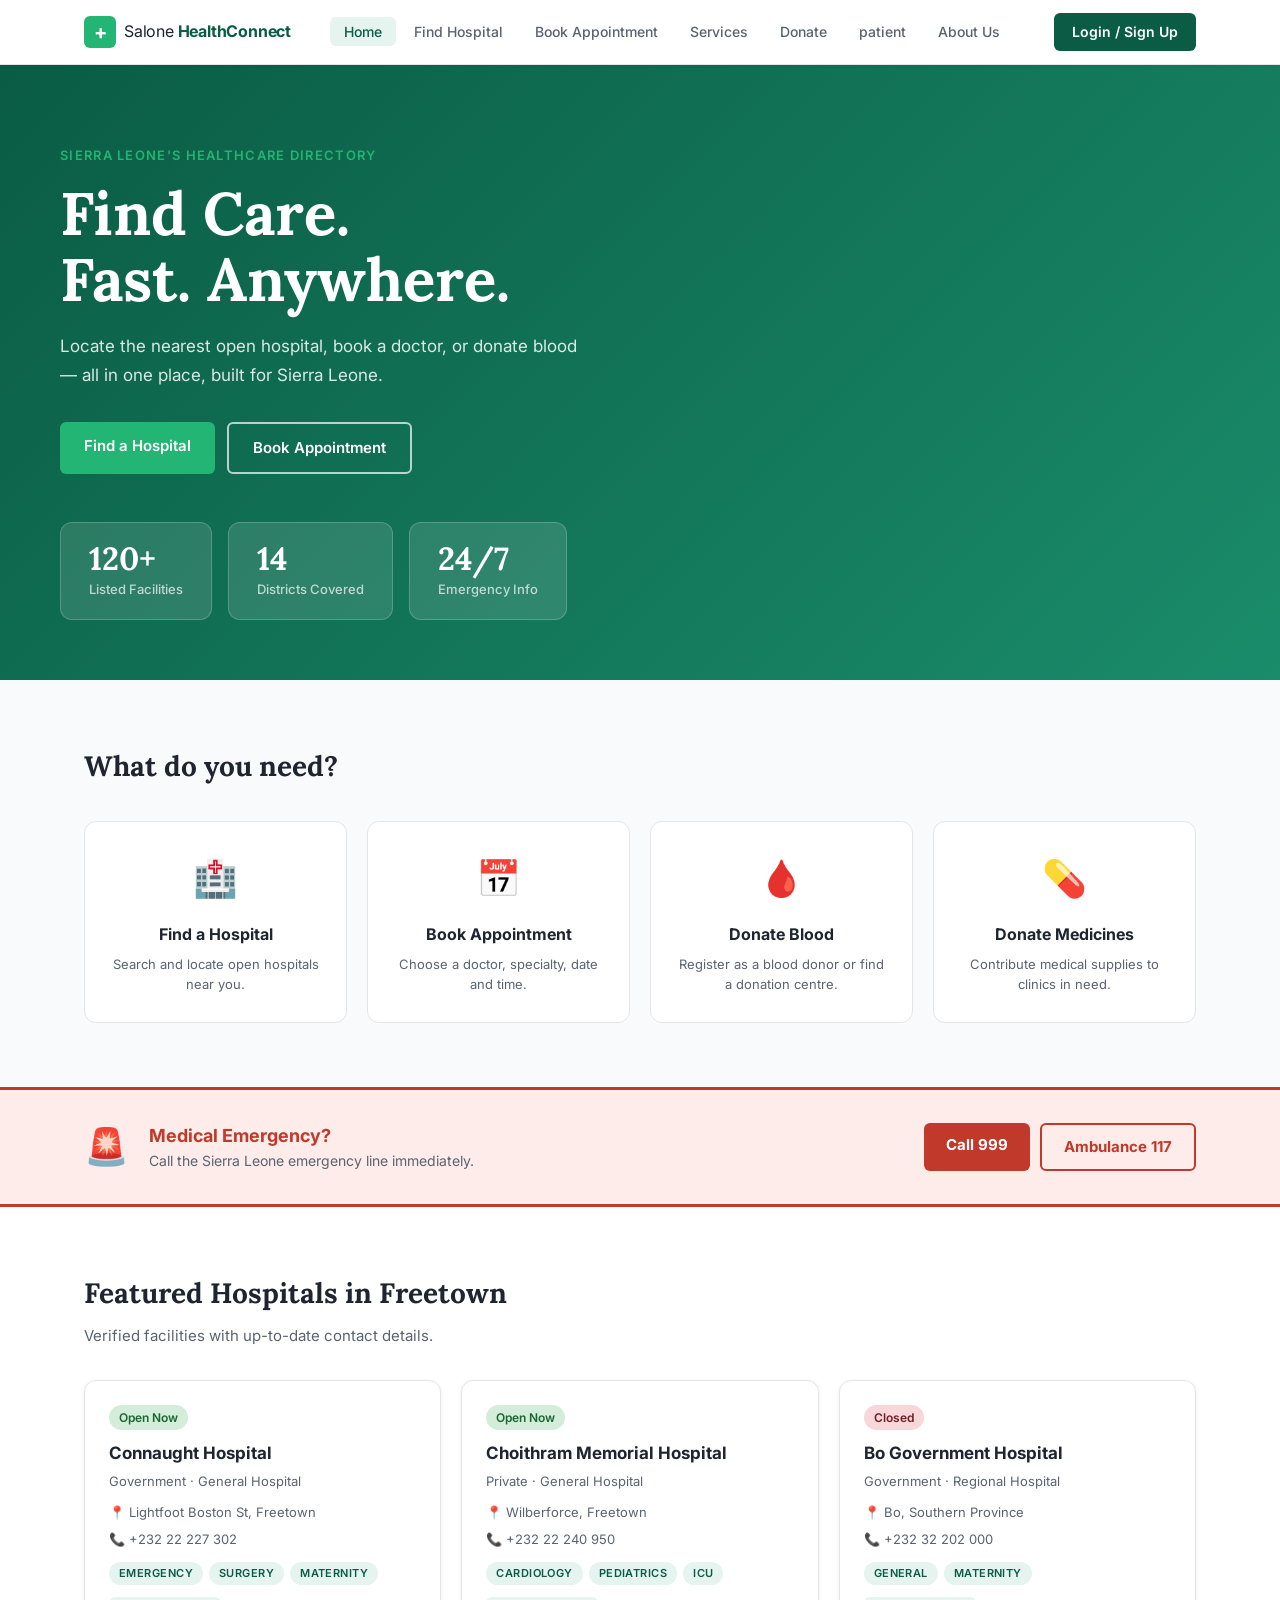
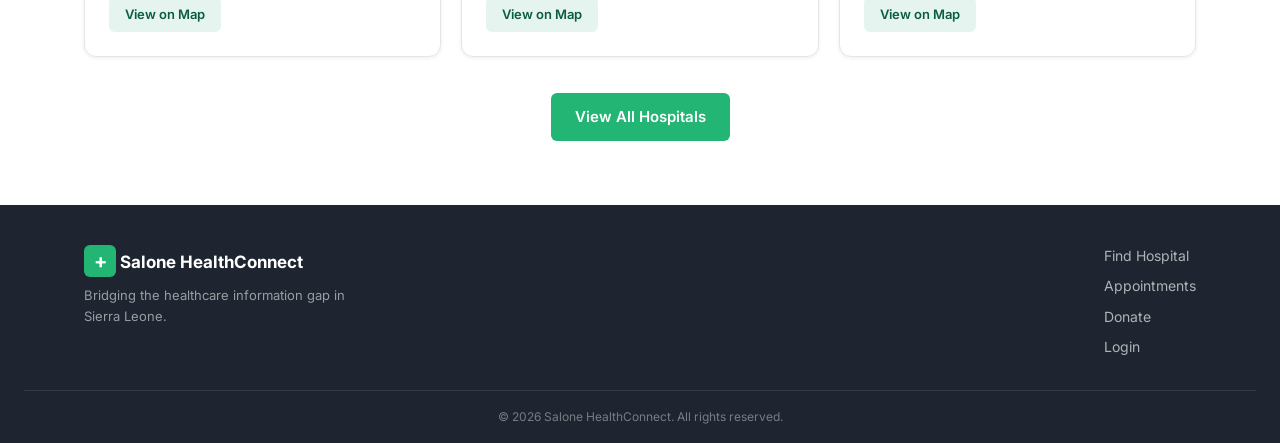
==== commit c379b997: "fixed some issues" ====
--- a/index.html
+++ b/index.html
@@ -26,7 +26,9 @@
         <li><a href="index.html" class="active">Home</a></li>
         <li><a href="hospitals.html">Find Hospital</a></li>
         <li><a href="appointments.html">Book Appointment</a></li>
+        <li><a href="service.html">Services</a></li>
         <li><a href="donate.html">Donate</a></li>
+        <li><a href="patient-portal.html">patient</a></li>
         <li><a href="about_us.html">About Us</a></li>
       </ul>
 
--- a/style.css
+++ b/style.css
@@ -1457,4 +1457,96 @@
     color:var(--text-main);
     background:var(--white);
     outline:none;
+}
+
+.services-section{
+    padding:80px 0;
+}
+
+.services-grid{
+    display:grid;
+    grid-template-columns:repeat(auto-fit,minmax(250px,1fr));
+    gap:25px;
+}
+
+.service-card{
+    background:#fff;
+    padding:30px;
+    border-radius:20px;
+    box-shadow:0 5px 15px rgba(0,0,0,.1);
+    text-align:center;
+    transition:.3s;
+}
+
+.service-card:hover{
+    transform:translateY(-8px);
+}
+
+.service-icon{
+    font-size:50px;
+    margin-bottom:20px;
+}
+
+.service-card h3{
+    margin-bottom:15px;
+    color:#1A8C6A;
+}
+
+.service-card p{
+    color:#666;
+    line-height:1.7;
+}
+
+.doc-img{
+  width:120px;
+  height:120px;
+  border-radius:50%;
+  object-fit:cover;
+  display:block;
+  margin:0 auto 10px;
+}
+
+.doctor-profile-section{
+    padding:80px 0;
+}
+
+.doctor-profile-card{
+    max-width:700px;
+    margin:auto;
+    background:#fff;
+    padding:40px;
+    border-radius:20px;
+    box-shadow:0 5px 15px rgba(0,0,0,.1);
+    text-align:center;
+}
+
+.doctor-profile-image{
+    width:180px;
+    height:180px;
+    border-radius:50%;
+    object-fit:cover;
+    border:5px solid #1A8C6A;
+    margin-bottom:20px;
+}
+
+.portal-section{
+    padding:80px 0;
+}
+
+.portal-grid{
+    display:grid;
+    grid-template-columns:repeat(auto-fit,minmax(300px,1fr));
+    gap:25px;
+}
+
+.portal-card{
+    background:white;
+    padding:30px;
+    border-radius:20px;
+    box-shadow:0 5px 15px rgba(0,0,0,.1);
+}
+
+.portal-card h2{
+    color:#1A8C6A;
+    margin-bottom:20px;
 }
